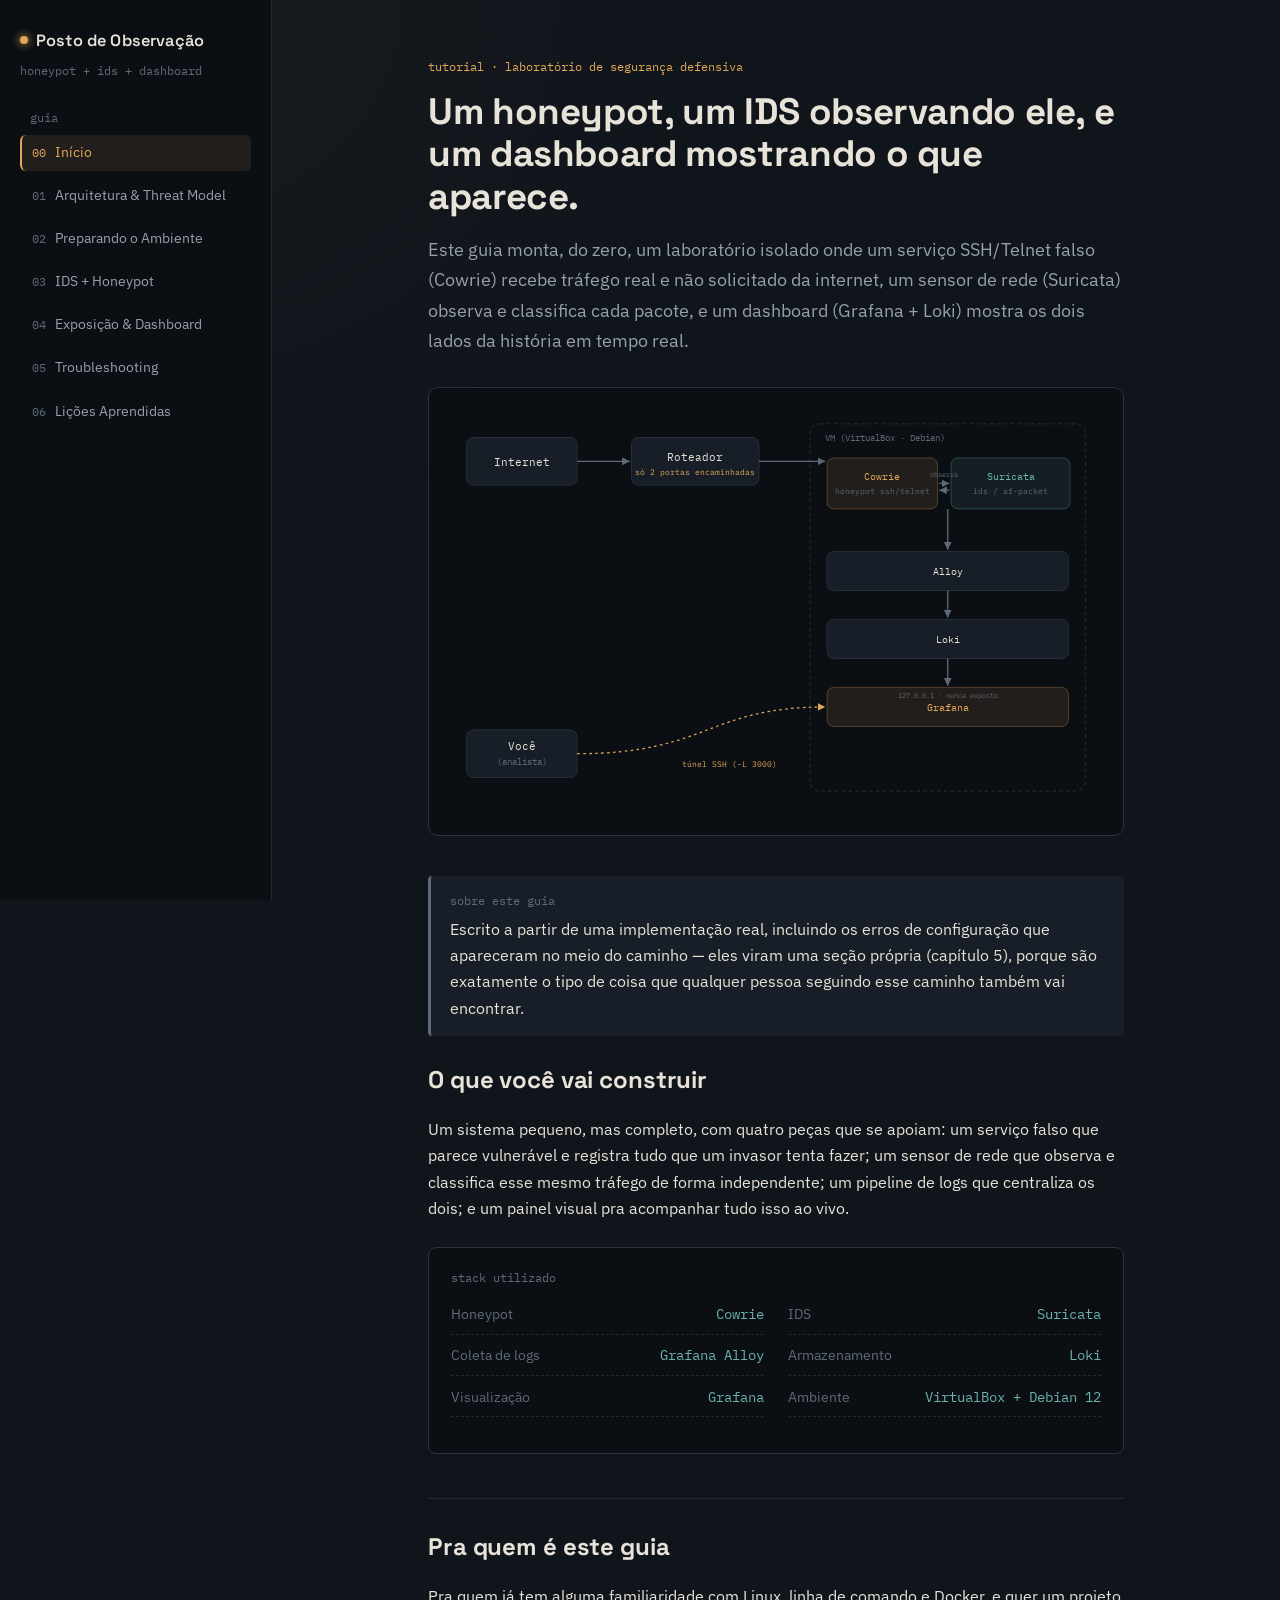
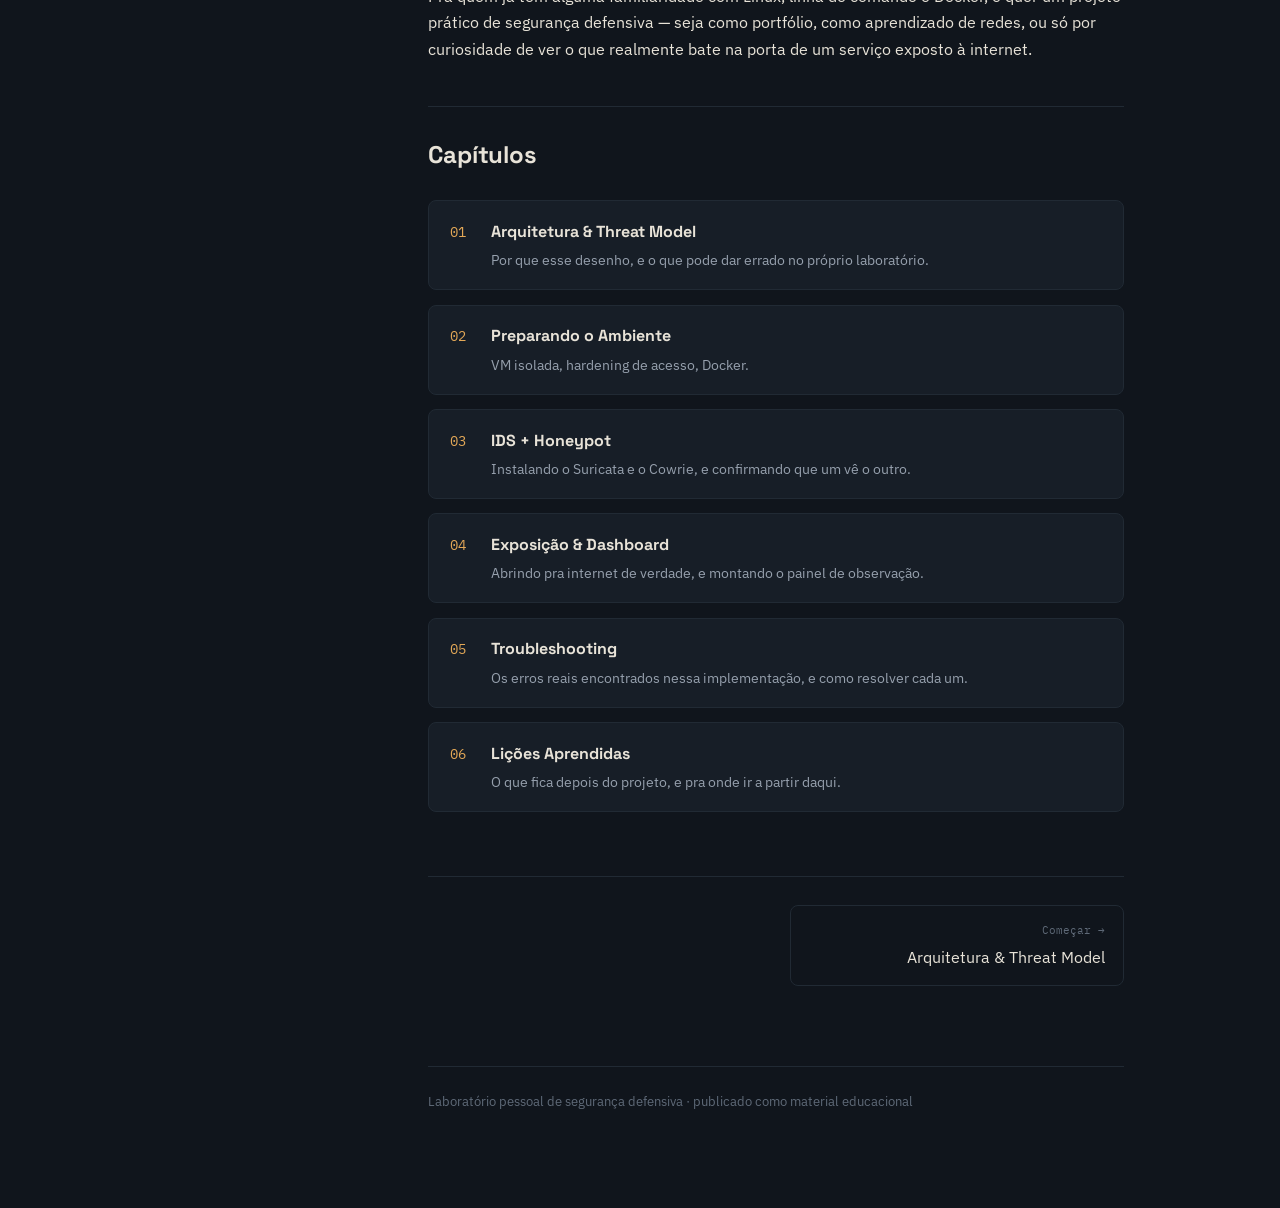
==== index.html @ 1f8df820 "adding tutorial files" ====
<!DOCTYPE html>
<html lang="pt-BR">
<head>
<meta charset="UTF-8">
<meta name="viewport" content="width=device-width, initial-scale=1.0">
<title>Posto de Observação — Honeypot + IDS em laboratório</title>
<meta name="description" content="Tutorial completo: monte um honeypot (Cowrie) correlacionado com um IDS (Suricata) e um dashboard (Grafana + Loki) num laboratório isolado, do zero até tráfego real da internet.">
<link rel="stylesheet" href="styles.css">
</head>
<body>
<div class="shell">

  <nav class="sidebar">
    <div class="sidebar-brand"><span class="dot"></span><span>Posto de Observação</span></div>
    <span class="sidebar-tag">honeypot + ids + dashboard</span>

    <div class="nav-group-label">guia</div>
    <ul class="nav-list">
      <li><a href="index.html" class="active"><span class="n">00</span> Início</a></li>
      <li><a href="01-arquitetura.html"><span class="n">01</span> Arquitetura &amp; Threat Model</a></li>
      <li><a href="02-ambiente.html"><span class="n">02</span> Preparando o Ambiente</a></li>
      <li><a href="03-suricata-cowrie.html"><span class="n">03</span> IDS + Honeypot</a></li>
      <li><a href="04-exposicao-dashboard.html"><span class="n">04</span> Exposição &amp; Dashboard</a></li>
      <li><a href="05-troubleshooting.html"><span class="n">05</span> Troubleshooting</a></li>
      <li><a href="06-licoes.html"><span class="n">06</span> Lições Aprendidas</a></li>
    </ul>
  </nav>

  <div class="main">
    <div class="topbar">
      <button data-sidebar-toggle aria-label="Abrir menu">≡</button>
      <span class="sidebar-tag" style="margin:0;">Posto de Observação</span>
    </div>

    <div class="content">
      <div class="hero">
        <p class="eyebrow">tutorial · laboratório de segurança defensiva</p>
        <h1>Um honeypot, um IDS observando ele, e um dashboard mostrando o que aparece.</h1>
        <p class="lede">Este guia monta, do zero, um laboratório isolado onde um serviço SSH/Telnet falso (Cowrie) recebe tráfego real e não solicitado da internet, um sensor de rede (Suricata) observa e classifica cada pacote, e um dashboard (Grafana + Loki) mostra os dois lados da história em tempo real.</p>
      </div>

      <div class="hero-diagram">
        <svg viewBox="0 0 760 460" xmlns="http://www.w3.org/2000/svg" role="img" aria-label="Diagrama de arquitetura: internet e analista se conectam à VM através do roteador e de um túnel SSH; dentro da VM, Cowrie e Suricata trocam observação, e os logs seguem por Alloy, Loki e Grafana.">
          <defs>
            <marker id="arrow" markerWidth="8" markerHeight="8" refX="6" refY="3" orient="auto">
              <path d="M0,0 L6,3 L0,6 Z" style="fill:var(--text-faint)"/>
            </marker>
            <marker id="arrowAmber" markerWidth="8" markerHeight="8" refX="6" refY="3" orient="auto">
              <path d="M0,0 L6,3 L0,6 Z" style="fill:var(--amber)"/>
            </marker>
          </defs>

          <!-- Internet -->
          <rect x="16" y="30" width="130" height="56" rx="8" style="fill:var(--surface);stroke:var(--border)"/>
          <text x="81" y="63" text-anchor="middle" style="font-family:var(--font-mono);font-size:13px;fill:var(--text)">Internet</text>

          <!-- Você -->
          <rect x="16" y="374" width="130" height="56" rx="8" style="fill:var(--surface);stroke:var(--border)"/>
          <text x="81" y="398" text-anchor="middle" style="font-family:var(--font-mono);font-size:13px;fill:var(--text)">Você</text>
          <text x="81" y="415" text-anchor="middle" style="font-family:var(--font-mono);font-size:10px;fill:var(--text-faint)">(analista)</text>

          <!-- Roteador -->
          <rect x="210" y="30" width="150" height="56" rx="8" style="fill:var(--surface);stroke:var(--border)"/>
          <text x="285" y="58" text-anchor="middle" style="font-family:var(--font-mono);font-size:13px;fill:var(--text)">Roteador</text>
          <text x="285" y="74" text-anchor="middle" style="font-family:var(--font-mono);font-size:9px;fill:var(--amber)">só 2 portas encaminhadas</text>

          <!-- VM outer -->
          <rect x="420" y="14" width="324" height="432" rx="12" style="fill:none;stroke:var(--border)" stroke-dasharray="4 4"/>
          <text x="438" y="34" style="font-family:var(--font-mono);font-size:10px;fill:var(--text-faint)">VM (VirtualBox · Debian)</text>

          <!-- Cowrie -->
          <rect x="440" y="54" width="130" height="60" rx="8" style="fill:var(--amber-soft);stroke:var(--amber-border)"/>
          <text x="505" y="80" text-anchor="middle" style="font-family:var(--font-mono);font-size:12px;fill:var(--amber)">Cowrie</text>
          <text x="505" y="96" text-anchor="middle" style="font-family:var(--font-mono);font-size:9px;fill:var(--text-faint)">honeypot ssh/telnet</text>

          <!-- Suricata -->
          <rect x="586" y="54" width="140" height="60" rx="8" style="fill:var(--teal-soft);stroke:var(--teal-border)"/>
          <text x="656" y="80" text-anchor="middle" style="font-family:var(--font-mono);font-size:12px;fill:var(--teal)">Suricata</text>
          <text x="656" y="96" text-anchor="middle" style="font-family:var(--font-mono);font-size:9px;fill:var(--text-faint)">ids / af-packet</text>

          <!-- double arrow cowrie <-> suricata -->
          <line x1="572" y1="84" x2="584" y2="84" style="stroke:var(--text-faint);stroke-width:1.5" marker-end="url(#arrow)"/>
          <line x1="584" y1="92" x2="572" y2="92" style="stroke:var(--text-faint);stroke-width:1.5" marker-end="url(#arrow)"/>
          <text x="578" y="76" text-anchor="middle" style="font-family:var(--font-mono);font-size:8px;fill:var(--text-faint)">observa</text>

          <!-- Alloy -->
          <rect x="440" y="164" width="284" height="46" rx="8" style="fill:var(--surface);stroke:var(--border)"/>
          <text x="582" y="192" text-anchor="middle" style="font-family:var(--font-mono);font-size:12px;fill:var(--text)">Alloy</text>

          <!-- Loki -->
          <rect x="440" y="244" width="284" height="46" rx="8" style="fill:var(--surface);stroke:var(--border)"/>
          <text x="582" y="272" text-anchor="middle" style="font-family:var(--font-mono);font-size:12px;fill:var(--text)">Loki</text>

          <!-- Grafana -->
          <rect x="440" y="324" width="284" height="46" rx="8" style="fill:var(--amber-soft);stroke:var(--amber-border)"/>
          <text x="582" y="352" text-anchor="middle" style="font-family:var(--font-mono);font-size:12px;fill:var(--amber)">Grafana</text>
          <text x="582" y="337" text-anchor="middle" style="font-family:var(--font-mono);font-size:8px;fill:var(--text-faint)">127.0.0.1 · nunca exposto</text>

          <!-- vertical arrows -->
          <line x1="582" y1="114" x2="582" y2="162" style="stroke:var(--text-faint);stroke-width:1.5" marker-end="url(#arrow)"/>
          <line x1="582" y1="210" x2="582" y2="242" style="stroke:var(--text-faint);stroke-width:1.5" marker-end="url(#arrow)"/>
          <line x1="582" y1="290" x2="582" y2="322" style="stroke:var(--text-faint);stroke-width:1.5" marker-end="url(#arrow)"/>

          <!-- internet -> roteador -->
          <line x1="146" y1="58" x2="208" y2="58" style="stroke:var(--text-faint);stroke-width:1.5" marker-end="url(#arrow)"/>
          <!-- roteador -> vm -->
          <line x1="360" y1="58" x2="438" y2="58" style="stroke:var(--text-faint);stroke-width:1.5" marker-end="url(#arrow)"/>

          <!-- você -> grafana (tunnel) -->
          <path d="M146,402 C 300,402 300,347 438,347" style="fill:none;stroke:var(--amber);stroke-width:1.5" stroke-dasharray="3 4" marker-end="url(#arrowAmber)"/>
          <text x="270" y="418" style="font-family:var(--font-mono);font-size:9px;fill:var(--amber)">túnel SSH (-L 3000)</text>
        </svg>
      </div>

      <div class="callout callout--note">
        <span class="label">sobre este guia</span>
        <p>Escrito a partir de uma implementação real, incluindo os erros de configuração que apareceram no meio do caminho — eles viram uma seção própria (capítulo 5), porque são exatamente o tipo de coisa que qualquer pessoa seguindo esse caminho também vai encontrar.</p>
      </div>

      <h2>O que você vai construir</h2>
      <p>Um sistema pequeno, mas completo, com quatro peças que se apoiam: um serviço falso que parece vulnerável e registra tudo que um invasor tenta fazer; um sensor de rede que observa e classifica esse mesmo tráfego de forma independente; um pipeline de logs que centraliza os dois; e um painel visual pra acompanhar tudo isso ao vivo.</p>

      <div class="readout">
        <span class="readout-title">stack utilizado</span>
        <dl class="readout-grid">
          <div class="readout-row"><dt>Honeypot</dt><dd>Cowrie</dd></div>
          <div class="readout-row"><dt>IDS</dt><dd>Suricata</dd></div>
          <div class="readout-row"><dt>Coleta de logs</dt><dd>Grafana Alloy</dd></div>
          <div class="readout-row"><dt>Armazenamento</dt><dd>Loki</dd></div>
          <div class="readout-row"><dt>Visualização</dt><dd>Grafana</dd></div>
          <div class="readout-row"><dt>Ambiente</dt><dd>VirtualBox + Debian 12</dd></div>
        </dl>
      </div>

      <h2>Pra quem é este guia</h2>
      <p>Pra quem já tem alguma familiaridade com Linux, linha de comando e Docker, e quer um projeto prático de segurança defensiva — seja como portfólio, como aprendizado de redes, ou só por curiosidade de ver o que realmente bate na porta de um serviço exposto à internet.</p>

      <h2>Capítulos</h2>
      <div class="chapters">
        <a class="chapter-card" href="01-arquitetura.html">
          <span class="num">01</span>
          <span class="info"><h3>Arquitetura &amp; Threat Model</h3><p>Por que esse desenho, e o que pode dar errado no próprio laboratório.</p></span>
        </a>
        <a class="chapter-card" href="02-ambiente.html">
          <span class="num">02</span>
          <span class="info"><h3>Preparando o Ambiente</h3><p>VM isolada, hardening de acesso, Docker.</p></span>
        </a>
        <a class="chapter-card" href="03-suricata-cowrie.html">
          <span class="num">03</span>
          <span class="info"><h3>IDS + Honeypot</h3><p>Instalando o Suricata e o Cowrie, e confirmando que um vê o outro.</p></span>
        </a>
        <a class="chapter-card" href="04-exposicao-dashboard.html">
          <span class="num">04</span>
          <span class="info"><h3>Exposição &amp; Dashboard</h3><p>Abrindo pra internet de verdade, e montando o painel de observação.</p></span>
        </a>
        <a class="chapter-card" href="05-troubleshooting.html">
          <span class="num">05</span>
          <span class="info"><h3>Troubleshooting</h3><p>Os erros reais encontrados nessa implementação, e como resolver cada um.</p></span>
        </a>
        <a class="chapter-card" href="06-licoes.html">
          <span class="num">06</span>
          <span class="info"><h3>Lições Aprendidas</h3><p>O que fica depois do projeto, e pra onde ir a partir daqui.</p></span>
        </a>
      </div>

      <div class="page-nav">
        <a class="next" href="01-arquitetura.html"><span class="dir">Começar →</span>Arquitetura &amp; Threat Model</a>
      </div>

      <div class="site-footer">Laboratório pessoal de segurança defensiva · publicado como material educacional</div>
    </div>
  </div>
</div>
<script src="script.js"></script>
</body>
</html>
---- styles.css ----
/* ============================================================
   Honeypot + IDS Lab — Wiki styles
   ============================================================ */

@import url('https://fonts.googleapis.com/css2?family=Space+Grotesk:wght@500;600;700&family=IBM+Plex+Sans:wght@400;500;600&family=IBM+Plex+Mono:wght@400;500;600&display=swap');

:root {
  --bg: #10151c;
  --bg-alt: #0b0f14;
  --surface: #171e27;
  --surface-raised: #1c2530;
  --border: #2a333f;
  --border-soft: #212a34;

  --text: #e8e3d8;
  --text-muted: #96a0ad;
  --text-faint: #5f6a78;

  --amber: #e3a857;
  --amber-soft: rgba(227, 168, 87, 0.10);
  --amber-border: rgba(227, 168, 87, 0.35);

  --teal: #6bb3aa;
  --teal-soft: rgba(107, 179, 170, 0.10);
  --teal-border: rgba(107, 179, 170, 0.35);

  --brick: #cf6650;
  --brick-soft: rgba(207, 102, 80, 0.10);
  --brick-border: rgba(207, 102, 80, 0.35);

  --font-display: 'Space Grotesk', 'Segoe UI', sans-serif;
  --font-body: 'IBM Plex Sans', 'Segoe UI', sans-serif;
  --font-mono: 'IBM Plex Mono', 'Consolas', monospace;

  --sidebar-w: 272px;
  --content-max: 760px;
}

* { box-sizing: border-box; }

html { scroll-behavior: smooth; }

body {
  margin: 0;
  background: var(--bg);
  color: var(--text);
  font-family: var(--font-body);
  font-size: 16px;
  line-height: 1.65;
  -webkit-font-smoothing: antialiased;
}

body::before {
  content: "";
  position: fixed;
  inset: 0;
  pointer-events: none;
  background-image: radial-gradient(circle at 15% 0%, rgba(227,168,87,0.04), transparent 40%);
  z-index: 0;
}

a { color: var(--amber); text-decoration: none; }
a:hover { text-decoration: underline; }
a:focus-visible, button:focus-visible, summary:focus-visible {
  outline: 2px solid var(--amber);
  outline-offset: 2px;
}

/* ---------- Layout shell ---------- */

.shell {
  display: flex;
  min-height: 100vh;
}

.sidebar {
  width: var(--sidebar-w);
  flex-shrink: 0;
  background: var(--bg-alt);
  border-right: 1px solid var(--border-soft);
  padding: 1.75rem 1.25rem 2rem;
  position: sticky;
  top: 0;
  height: 100vh;
  overflow-y: auto;
  z-index: 10;
}

.sidebar-brand {
  display: flex;
  align-items: baseline;
  gap: 0.5rem;
  margin-bottom: 0.35rem;
}

.sidebar-brand .dot {
  width: 8px;
  height: 8px;
  border-radius: 50%;
  background: var(--amber);
  box-shadow: 0 0 8px var(--amber);
  flex-shrink: 0;
  transform: translateY(-2px);
}

.sidebar-brand span {
  font-family: var(--font-display);
  font-weight: 600;
  font-size: 1.02rem;
  color: var(--text);
  letter-spacing: 0.01em;
}

.sidebar-tag {
  font-family: var(--font-mono);
  font-size: 0.72rem;
  color: var(--text-faint);
  margin-bottom: 1.75rem;
  display: block;
}

.nav-group-label {
  font-family: var(--font-mono);
  font-size: 0.72rem;
  color: var(--text-faint);
  margin: 1.4rem 0 0.5rem;
  padding-left: 0.6rem;
}

.nav-list { list-style: none; margin: 0; padding: 0; }

.nav-list a {
  display: flex;
  gap: 0.6rem;
  align-items: baseline;
  color: var(--text-muted);
  font-size: 0.88rem;
  text-decoration: none;
  padding: 0.42rem 0.6rem;
  border-radius: 6px;
  border-left: 2px solid transparent;
}

.nav-list a .n {
  font-family: var(--font-mono);
  font-size: 0.72rem;
  color: var(--text-faint);
  flex-shrink: 0;
}

.nav-list a:hover {
  background: var(--surface);
  color: var(--text);
  text-decoration: none;
}

.nav-list a.active {
  background: var(--amber-soft);
  color: var(--amber);
  border-left-color: var(--amber);
}

.nav-list a.active .n { color: var(--amber); }

.main {
  flex: 1;
  min-width: 0;
  position: relative;
  z-index: 1;
}

.topbar {
  display: none;
  align-items: center;
  gap: 0.75rem;
  padding: 1rem 1.25rem;
  border-bottom: 1px solid var(--border-soft);
  background: var(--bg-alt);
  position: sticky;
  top: 0;
  z-index: 20;
}

.topbar button {
  background: var(--surface);
  border: 1px solid var(--border);
  color: var(--text);
  width: 36px;
  height: 36px;
  border-radius: 6px;
  font-family: var(--font-mono);
  cursor: pointer;
}

.content {
  max-width: var(--content-max);
  margin: 0 auto;
  padding: 3.5rem 2rem 6rem;
}

/* ---------- Typography ---------- */

.eyebrow {
  font-family: var(--font-mono);
  font-size: 0.78rem;
  color: var(--amber);
  margin-bottom: 0.9rem;
}

h1 {
  font-family: var(--font-display);
  font-size: 2.3rem;
  line-height: 1.15;
  margin: 0 0 1rem;
  letter-spacing: -0.01em;
}

h2 {
  font-family: var(--font-display);
  font-size: 1.5rem;
  margin: 2.75rem 0 1rem;
  padding-top: 1.75rem;
  border-top: 1px solid var(--border-soft);
  letter-spacing: -0.005em;
}

h2:first-of-type { border-top: none; padding-top: 0; margin-top: 1.5rem; }

h3 {
  font-family: var(--font-display);
  font-size: 1.12rem;
  margin: 2rem 0 0.75rem;
  color: var(--text);
}

p { margin: 0 0 1.1rem; color: var(--text); }
.lede { font-size: 1.15rem; color: var(--text-muted); margin-bottom: 2rem; }

ul, ol { padding-left: 1.3rem; margin: 0 0 1.1rem; }
li { margin-bottom: 0.4rem; }

strong { color: var(--text); font-weight: 600; }
code:not(pre code) {
  font-family: var(--font-mono);
  background: var(--surface);
  border: 1px solid var(--border-soft);
  padding: 0.1em 0.4em;
  border-radius: 4px;
  font-size: 0.88em;
  color: var(--amber);
}

/* ---------- Terminal / code blocks ---------- */

.term {
  background: var(--bg-alt);
  border: 1px solid var(--border);
  border-top: 2px solid var(--amber-border);
  border-radius: 8px;
  margin: 1.4rem 0;
  overflow: hidden;
  position: relative;
}

.term::before {
  content: attr(data-label);
  display: block;
  font-family: var(--font-mono);
  font-size: 0.7rem;
  color: var(--text-faint);
  padding: 0.5rem 1rem 0.3rem;
  letter-spacing: 0.04em;
}

.term pre {
  margin: 0;
  padding: 0 1rem 1rem;
  overflow-x: auto;
}

.term code {
  font-family: var(--font-mono);
  font-size: 0.86rem;
  line-height: 1.6;
  color: var(--text);
  background: none;
}

.term .c { color: var(--text-faint); }
.term .v { color: var(--teal); }

pre.term-plain {
  background: var(--bg-alt);
  border: 1px solid var(--border);
  border-radius: 8px;
  padding: 1rem;
  overflow-x: auto;
  font-family: var(--font-mono);
  font-size: 0.86rem;
  color: var(--text-muted);
  margin: 1.4rem 0;
}

/* ---------- Callouts ---------- */

.callout {
  border-left: 3px solid var(--border);
  background: var(--surface);
  border-radius: 4px;
  padding: 0.95rem 1.2rem;
  margin: 1.4rem 0;
}

.callout .label {
  font-family: var(--font-mono);
  font-size: 0.72rem;
  display: block;
  margin-bottom: 0.35rem;
}

.callout p:last-child { margin-bottom: 0; }

.callout--warn { border-left-color: var(--brick); background: var(--brick-soft); }
.callout--warn .label { color: var(--brick); }

.callout--tip { border-left-color: var(--teal); background: var(--teal-soft); }
.callout--tip .label { color: var(--teal); }

.callout--signal { border-left-color: var(--amber); background: var(--amber-soft); }
.callout--signal .label { color: var(--amber); }

.callout--note { border-left-color: var(--text-faint); }
.callout--note .label { color: var(--text-faint); }

/* ---------- Readout panel (key facts) ---------- */

.readout {
  background: var(--bg-alt);
  border: 1px solid var(--border);
  border-radius: 8px;
  padding: 1.25rem 1.4rem;
  margin: 1.6rem 0;
}

.readout-title {
  font-family: var(--font-mono);
  font-size: 0.72rem;
  color: var(--text-faint);
  margin-bottom: 0.9rem;
  display: block;
}

.readout-grid {
  display: grid;
  grid-template-columns: 1fr 1fr;
  gap: 0.6rem 1.5rem;
}

.readout-row {
  display: flex;
  justify-content: space-between;
  gap: 1rem;
  font-size: 0.86rem;
  border-bottom: 1px dashed var(--border-soft);
  padding-bottom: 0.5rem;
}

.readout-row dt { color: var(--text-faint); }
.readout-row dd { margin: 0; font-family: var(--font-mono); color: var(--teal); text-align: right; }

/* ---------- Tables ---------- */

table {
  width: 100%;
  border-collapse: collapse;
  margin: 1.4rem 0;
  font-size: 0.88rem;
}

th {
  text-align: left;
  font-family: var(--font-display);
  font-weight: 600;
  font-size: 0.82rem;
  color: var(--text-muted);
  border-bottom: 1px solid var(--border);
  padding: 0.6rem 0.8rem;
}

td {
  padding: 0.7rem 0.8rem;
  border-bottom: 1px solid var(--border-soft);
  vertical-align: top;
}

/* ---------- Badges ---------- */

.badge {
  display: inline-block;
  font-family: var(--font-mono);
  font-size: 0.7rem;
  padding: 0.18rem 0.55rem;
  border-radius: 20px;
  border: 1px solid transparent;
}
.badge--high { background: var(--brick-soft); color: var(--brick); border-color: var(--brick-border); }
.badge--medium { background: var(--amber-soft); color: var(--amber); border-color: var(--amber-border); }
.badge--low { background: var(--teal-soft); color: var(--teal); border-color: var(--teal-border); }

/* ---------- Chapter index cards (home) ---------- */

.chapters {
  display: grid;
  gap: 0.9rem;
  margin: 1.6rem 0 2rem;
}

.chapter-card {
  display: flex;
  gap: 1rem;
  align-items: baseline;
  background: var(--surface);
  border: 1px solid var(--border-soft);
  border-radius: 8px;
  padding: 1.1rem 1.3rem;
  text-decoration: none;
  transition: border-color 0.15s ease, background 0.15s ease;
}

.chapter-card:hover { border-color: var(--amber-border); background: var(--surface-raised); text-decoration: none; }

.chapter-card .num {
  font-family: var(--font-mono);
  color: var(--amber);
  font-size: 0.85rem;
  flex-shrink: 0;
  width: 1.6rem;
}

.chapter-card .info h3 { margin: 0 0 0.25rem; font-size: 1rem; color: var(--text); }
.chapter-card .info p { margin: 0; font-size: 0.85rem; color: var(--text-muted); }

/* ---------- Prev/next footer nav ---------- */

.page-nav {
  display: flex;
  justify-content: space-between;
  gap: 1rem;
  margin-top: 4rem;
  padding-top: 1.75rem;
  border-top: 1px solid var(--border-soft);
}

.page-nav a {
  flex: 1;
  max-width: 48%;
  border: 1px solid var(--border-soft);
  border-radius: 8px;
  padding: 0.9rem 1.1rem;
  text-decoration: none;
  color: var(--text);
}

.page-nav a:hover { border-color: var(--amber-border); text-decoration: none; }
.page-nav .dir { display: block; font-family: var(--font-mono); font-size: 0.7rem; color: var(--text-faint); margin-bottom: 0.3rem; }
.page-nav .next { text-align: right; margin-left: auto; }

/* ---------- Hero (home page) ---------- */

.hero {
  margin-bottom: 1rem;
}

.hero-diagram {
  margin: 2rem 0 2.5rem;
  background: var(--bg-alt);
  border: 1px solid var(--border);
  border-radius: 10px;
  padding: 1.5rem;
}

/* ---------- Footer ---------- */

.site-footer {
  margin-top: 5rem;
  padding-top: 1.5rem;
  border-top: 1px solid var(--border-soft);
  font-size: 0.8rem;
  color: var(--text-faint);
}

/* ---------- Troubleshooting accordion ---------- */

.trouble {
  background: var(--surface);
  border: 1px solid var(--border-soft);
  border-radius: 8px;
  margin: 0.9rem 0;
  overflow: hidden;
}

.trouble summary {
  cursor: pointer;
  padding: 1rem 1.2rem;
  font-family: var(--font-display);
  font-weight: 600;
  font-size: 0.98rem;
  list-style: none;
  display: flex;
  align-items: center;
  gap: 0.7rem;
}

.trouble summary::-webkit-details-marker { display: none; }

.trouble summary::before {
  content: "+";
  font-family: var(--font-mono);
  color: var(--amber);
  font-size: 1.1rem;
  flex-shrink: 0;
  width: 1rem;
}

.trouble[open] summary::before { content: "–"; }

.trouble-body { padding: 0 1.2rem 1.2rem; }

.trouble-body h4 {
  font-family: var(--font-mono);
  font-size: 0.7rem;
  color: var(--text-faint);
  margin: 0.9rem 0 0.35rem;
}
.trouble-body h4:first-child { margin-top: 0; }

/* ---------- Responsive ---------- */

@media (max-width: 900px) {
  .sidebar {
    position: fixed;
    left: 0; top: 0; bottom: 0;
    transform: translateX(-100%);
    transition: transform 0.2s ease;
    box-shadow: 2px 0 24px rgba(0,0,0,0.4);
  }
  .sidebar.open { transform: translateX(0); }
  .topbar { display: flex; }
  .content { padding: 2.25rem 1.25rem 4rem; }
  h1 { font-size: 1.85rem; }
  .readout-grid { grid-template-columns: 1fr; }
  .page-nav { flex-direction: column; }
  .page-nav a { max-width: 100%; }
}

@media (prefers-reduced-motion: reduce) {
  html { scroll-behavior: auto; }
  .sidebar { transition: none; }
}
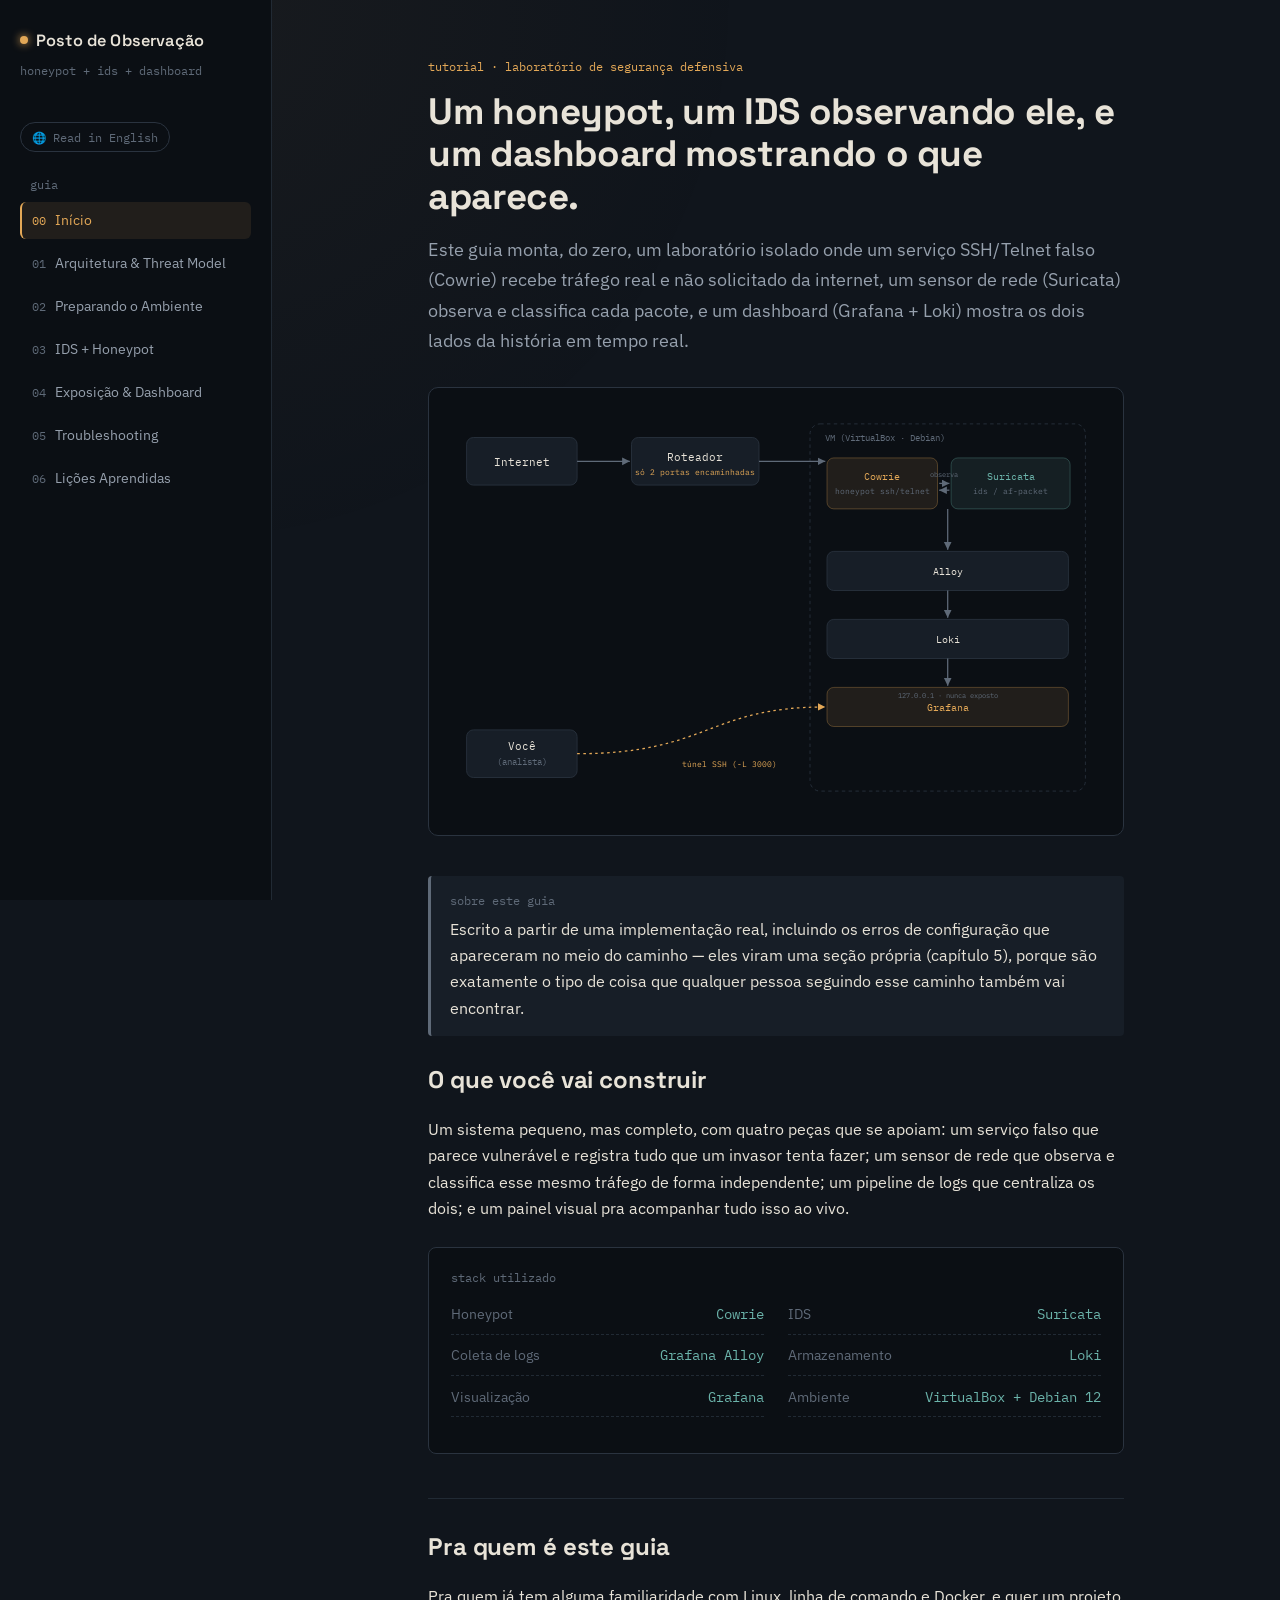
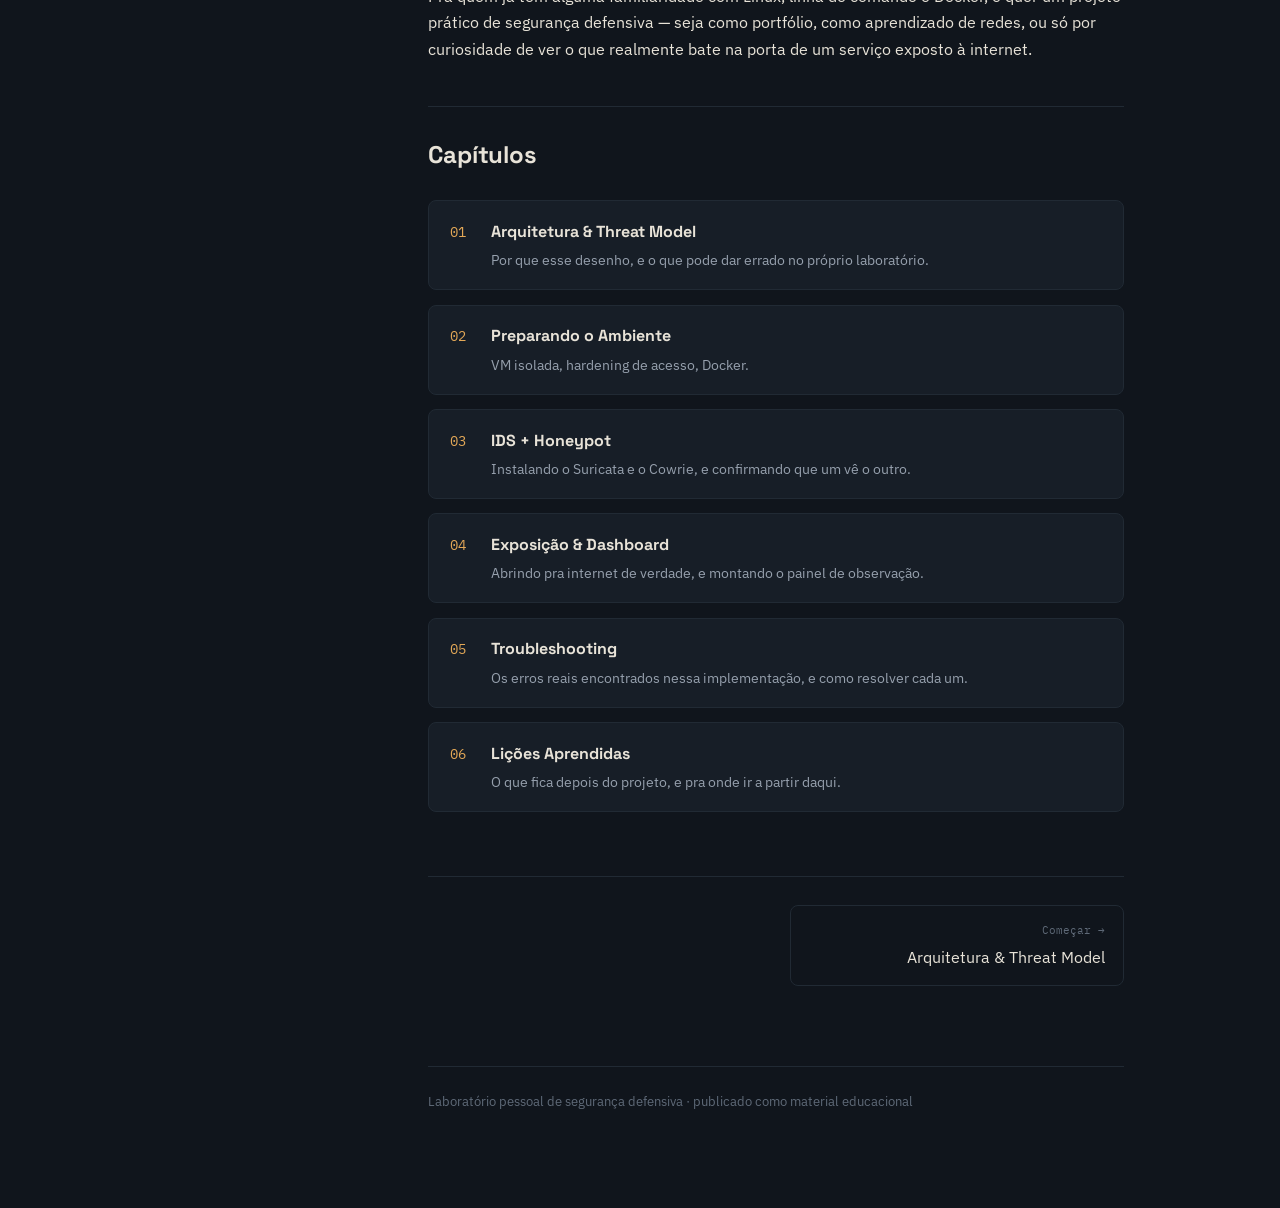
==== commit d9963ba9: "Add English translation of the full tutorial with a language toggle Co-Authored-By: Claude Sonnet 5 " ====
--- a/index.html
+++ b/index.html
@@ -13,6 +13,7 @@
   <nav class="sidebar">
     <div class="sidebar-brand"><span class="dot"></span><span>Posto de Observação</span></div>
     <span class="sidebar-tag">honeypot + ids + dashboard</span>
+    <a class="lang-toggle" href="en/index.html">🌐 Read in English</a>
 
     <div class="nav-group-label">guia</div>
     <ul class="nav-list">
--- a/styles.css
+++ b/styles.css
@@ -557,3 +557,25 @@
   html { scroll-behavior: auto; }
   .sidebar { transition: none; }
 }
+
+/* ---------- Language toggle ---------- */
+
+.lang-toggle {
+  display: inline-flex;
+  align-items: center;
+  gap: 0.35rem;
+  margin: 0.9rem 0 0;
+  padding: 0.3rem 0.7rem;
+  font-family: var(--font-mono);
+  font-size: 0.72rem;
+  color: var(--text-faint);
+  border: 1px solid var(--border);
+  border-radius: 999px;
+  text-decoration: none;
+  transition: color 0.15s ease, border-color 0.15s ease;
+}
+
+.lang-toggle:hover {
+  color: var(--amber);
+  border-color: var(--amber-border);
+}
